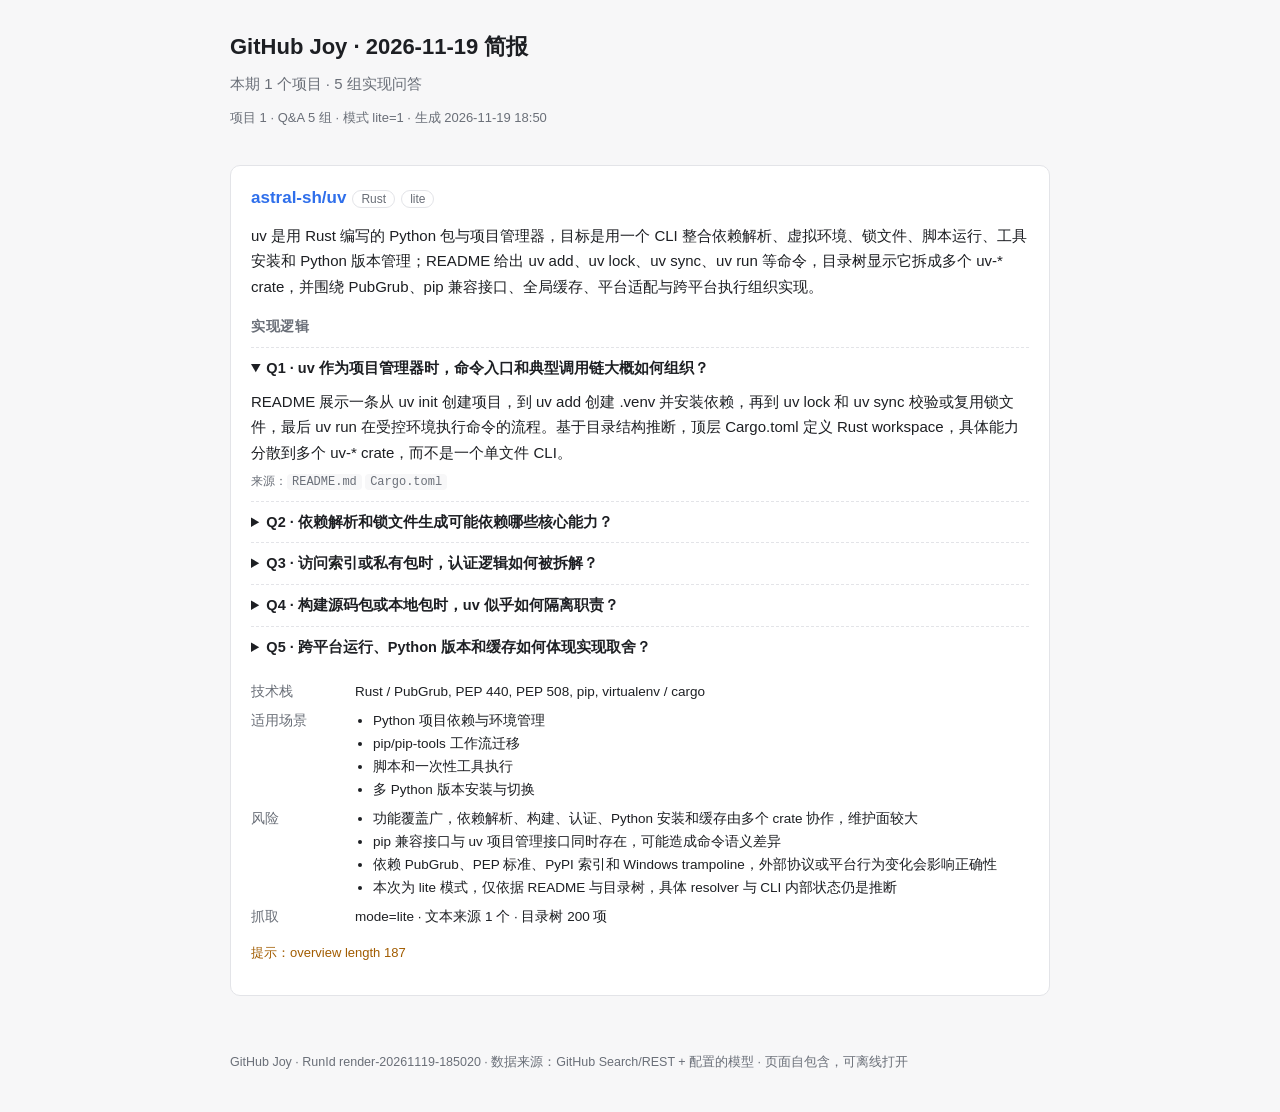
==== index.html @ 7a3f55d5 "feat(pages): publish from reports, keep docs clean - track reports/*.html as the published artifacts" ====
<!doctype html>
<html lang="zh-CN">
<head>
<meta charset="utf-8">
<meta name="viewport" content="width=device-width, initial-scale=1">
<meta http-equiv="refresh" content="0; url=reports/latest.html">
<title>GitHub Joy</title>
</head>
<body>
<p>正在打开最新简报… 如果没有跳转，请点击 <a href="reports/latest.html">这里</a>；历史见 <a href="reports/index.html">归档</a>。</p>
</body>
</html>
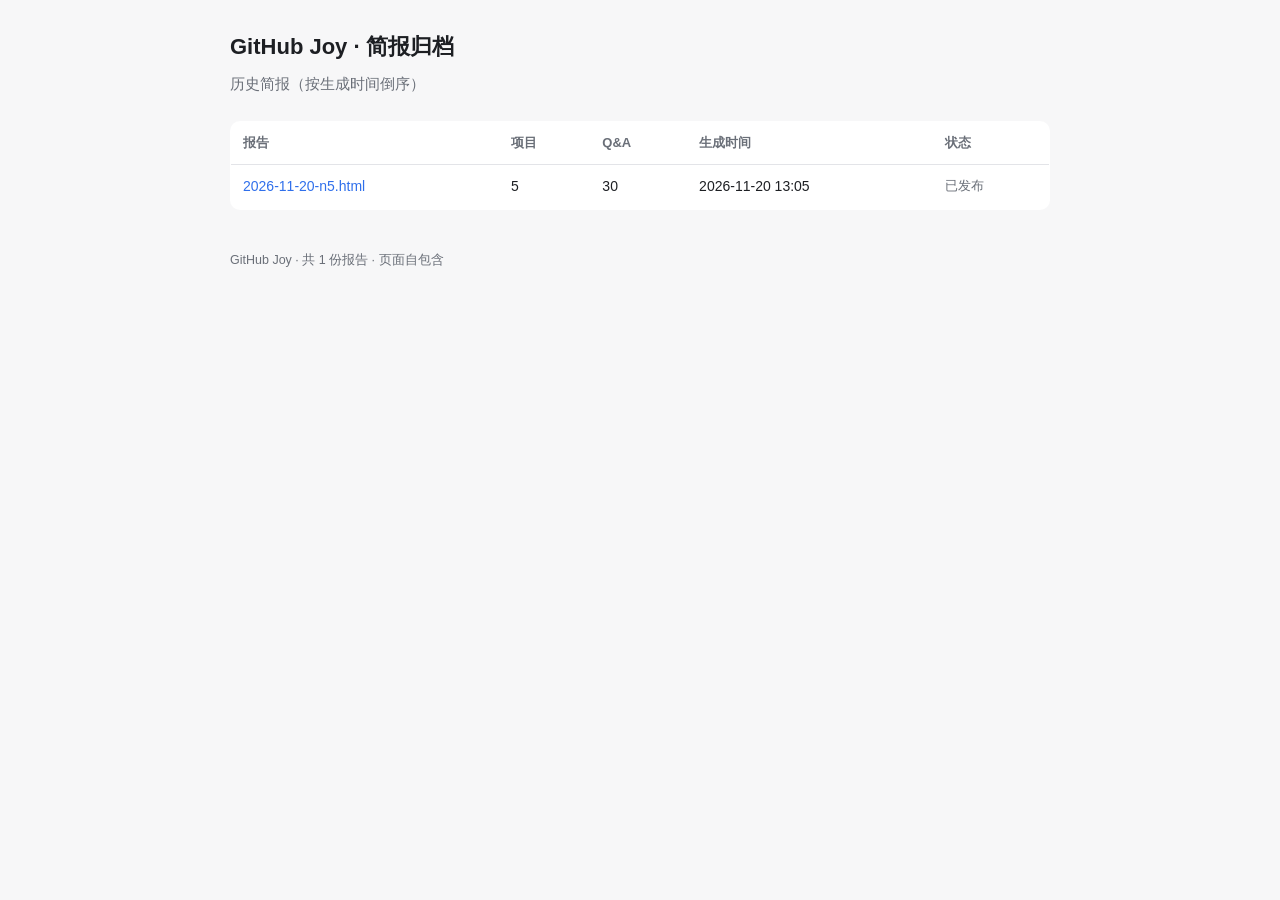
==== commit 21406695: "index: root redirects to report archive - meta refresh and fallback link point to reports/index.html" ====
--- a/index.html
+++ b/index.html
@@ -3,10 +3,10 @@
 <head>
 <meta charset="utf-8">
 <meta name="viewport" content="width=device-width, initial-scale=1">
-<meta http-equiv="refresh" content="0; url=reports/latest.html">
+<meta http-equiv="refresh" content="0; url=reports/index.html">
 <title>GitHub Joy</title>
 </head>
 <body>
-<p>正在打开最新简报… 如果没有跳转，请点击 <a href="reports/latest.html">这里</a>；历史见 <a href="reports/index.html">归档</a>。</p>
+<p>正在打开简报归档… 如果没有跳转，请点击 <a href="reports/index.html">这里</a>；最新简报见 <a href="reports/latest.html">latest</a>。</p>
 </body>
 </html>
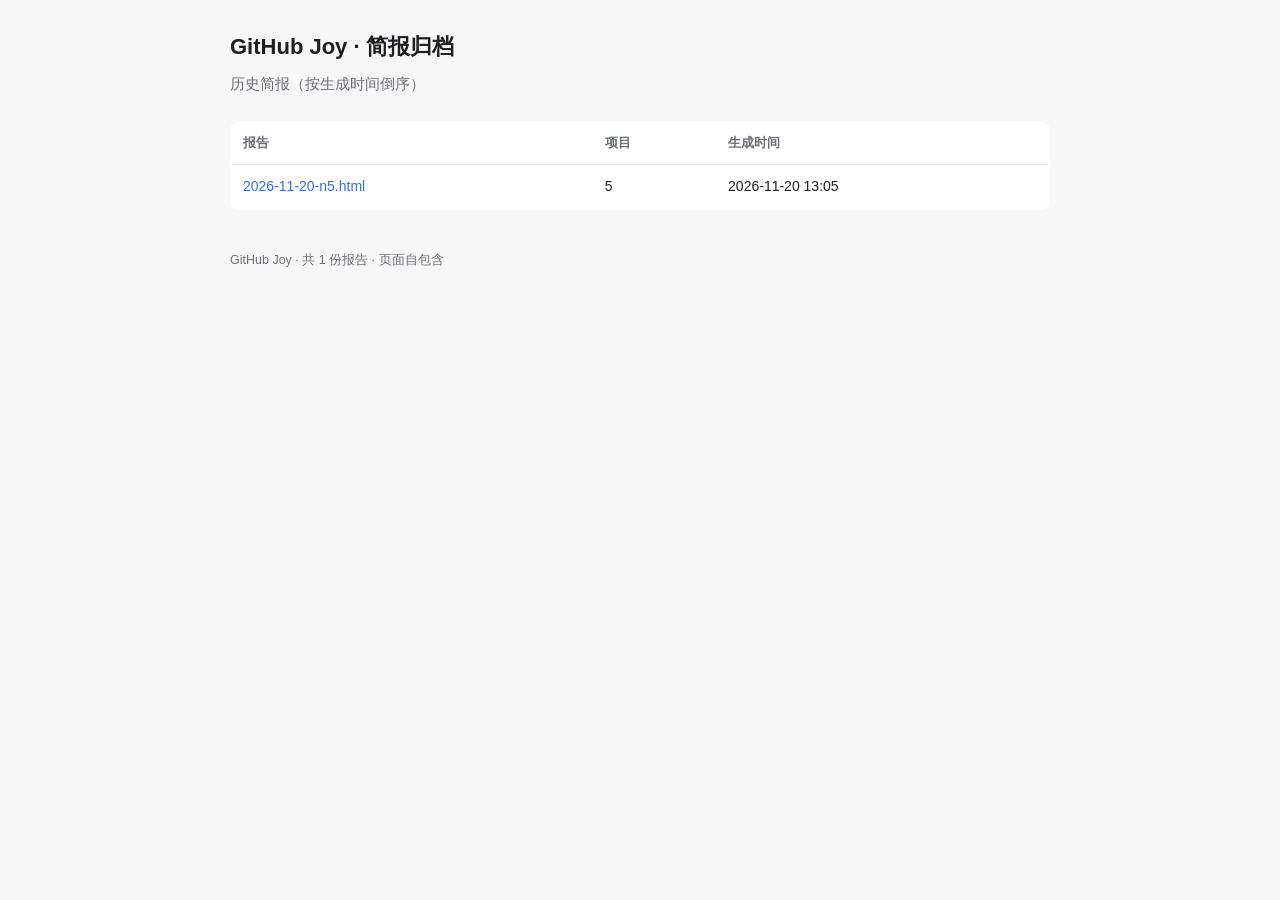
==== commit e79e25d2: "archive: drop Q&A and status columns - index.html, reports/index.html and index template show report" ====
--- a/index.html
+++ b/index.html
@@ -3,10 +3,39 @@
 <head>
 <meta charset="utf-8">
 <meta name="viewport" content="width=device-width, initial-scale=1">
-<meta http-equiv="refresh" content="0; url=reports/index.html">
-<title>GitHub Joy</title>
+<title>GitHub Joy &#183; 简报归档</title>
+<style>
+:root{--bg:#f7f7f8;--card:#fff;--fg:#1d1f23;--muted:#6a6f78;--line:#e3e4e8;--accent:#2f6feb}
+@media (prefers-color-scheme:dark){:root{--bg:#16181d;--card:#1e2127;--fg:#e7e9ee;--muted:#9aa1ac;--line:#2e333b;--accent:#6a9bff}}
+*{box-sizing:border-box}
+body{margin:0;background:var(--bg);color:var(--fg);font:15px/1.7 -apple-system,"Segoe UI","Microsoft YaHei",sans-serif}
+header{max-width:860px;margin:0 auto;padding:28px 20px 8px}
+h1{font-size:22px;margin:0 0 6px}
+.sub{color:var(--muted);margin:0}
+main{max-width:860px;margin:0 auto;padding:16px 20px 40px}
+table{width:100%;border-collapse:collapse;background:var(--card);border:1px solid var(--line);border-radius:10px;overflow:hidden}
+th,td{padding:10px 12px;text-align:left;border-bottom:1px solid var(--line);font-size:14px}
+th{color:var(--muted);font-weight:600;font-size:13px}
+tr:last-child td{border-bottom:0}
+td a{color:var(--accent);text-decoration:none}
+.muted{color:var(--muted);font-size:12.5px}
+footer{max-width:860px;margin:0 auto;padding:0 20px 40px;color:var(--muted);font-size:12.5px}
+a{color:var(--accent)}
+</style>
 </head>
 <body>
-<p>正在打开简报归档… 如果没有跳转，请点击 <a href="reports/index.html">这里</a>；最新简报见 <a href="reports/latest.html">latest</a>。</p>
+<header>
+  <h1>GitHub Joy &#183; 简报归档</h1>
+  <p class="sub">历史简报（按生成时间倒序）</p>
+</header>
+<main>
+<table>
+<thead><tr><th>报告</th><th>项目</th><th>生成时间</th></tr></thead>
+<tbody>
+<tr><td><a href="reports/2026-11-20-n5.html">2026-11-20-n5.html</a></td><td>5</td><td>2026-11-20 13:05</td></tr>
+</tbody>
+</table>
+</main>
+<footer>GitHub Joy &#183; 共 1 份报告 &#183; 页面自包含</footer>
 </body>
 </html>
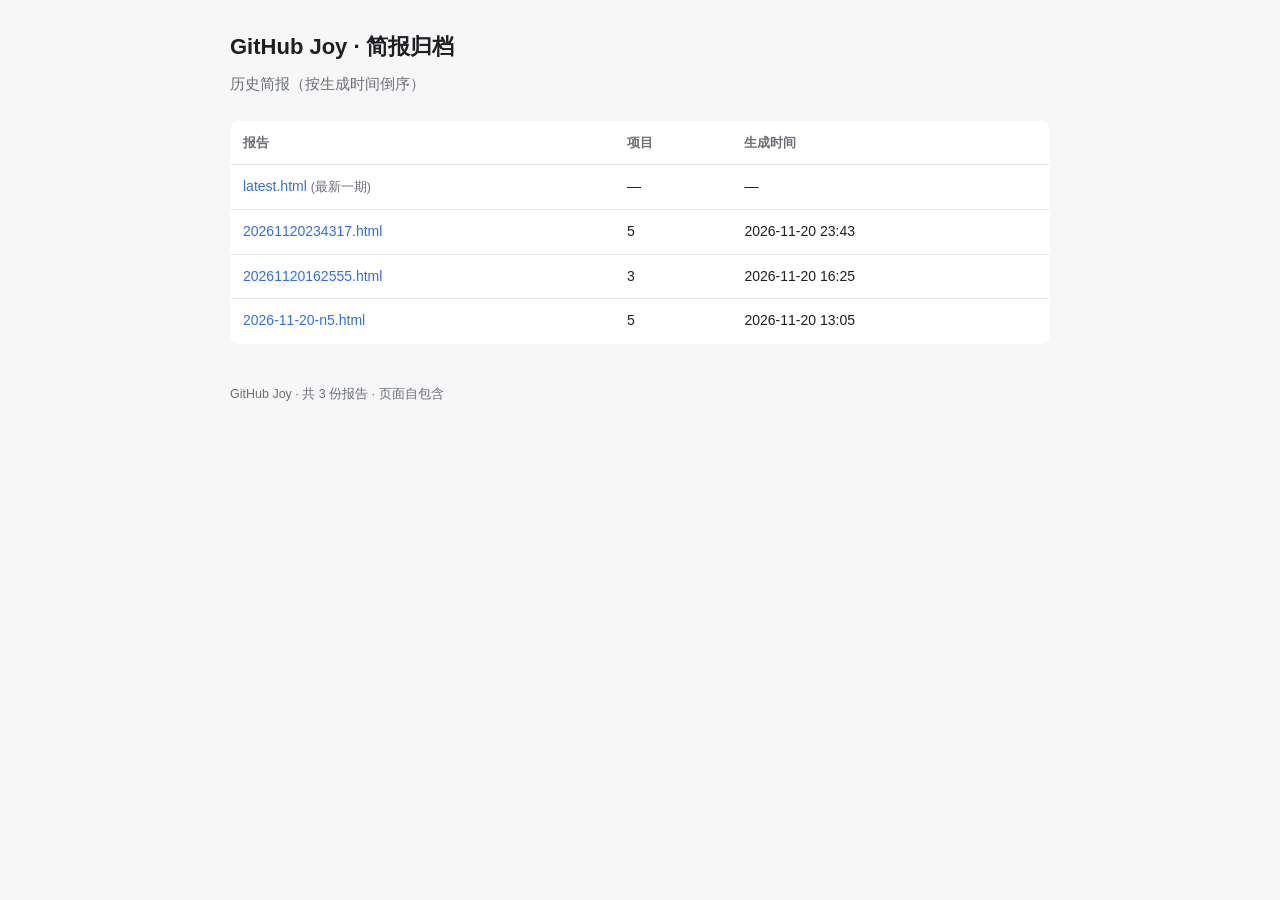
==== commit 577b603f: "joy: 2026-11-20 n=5" ====
--- a/index.html
+++ b/index.html
@@ -3,7 +3,7 @@
 <head>
 <meta charset="utf-8">
 <meta name="viewport" content="width=device-width, initial-scale=1">
-<title>GitHub Joy &#183; 简报归档</title>
+<title>GitHub Joy · 简报归档</title>
 <style>
 :root{--bg:#f7f7f8;--card:#fff;--fg:#1d1f23;--muted:#6a6f78;--line:#e3e4e8;--accent:#2f6feb}
 @media (prefers-color-scheme:dark){:root{--bg:#16181d;--card:#1e2127;--fg:#e7e9ee;--muted:#9aa1ac;--line:#2e333b;--accent:#6a9bff}}
@@ -25,17 +25,17 @@
 </head>
 <body>
 <header>
-  <h1>GitHub Joy &#183; 简报归档</h1>
+  <h1>GitHub Joy · 简报归档</h1>
   <p class="sub">历史简报（按生成时间倒序）</p>
 </header>
 <main>
 <table>
 <thead><tr><th>报告</th><th>项目</th><th>生成时间</th></tr></thead>
 <tbody>
-<tr><td><a href="reports/2026-11-20-n5.html">2026-11-20-n5.html</a></td><td>5</td><td>2026-11-20 13:05</td></tr>
+<tr><td><a href="reports/latest.html">latest.html</a> <span class="muted">(最新一期)</span></td><td>&mdash;</td><td>&mdash;</td></tr><tr><td><a href="reports/20261120234317.html">20261120234317.html</a></td><td>5</td><td>2026-11-20 23:43</td></tr><tr><td><a href="reports/20261120162555.html">20261120162555.html</a></td><td>3</td><td>2026-11-20 16:25</td></tr><tr><td><a href="reports/2026-11-20-n5.html">2026-11-20-n5.html</a></td><td>5</td><td>2026-11-20 13:05</td></tr>
 </tbody>
 </table>
 </main>
-<footer>GitHub Joy &#183; 共 1 份报告 &#183; 页面自包含</footer>
+<footer>GitHub Joy · 共 3 份报告 · 页面自包含</footer>
 </body>
 </html>
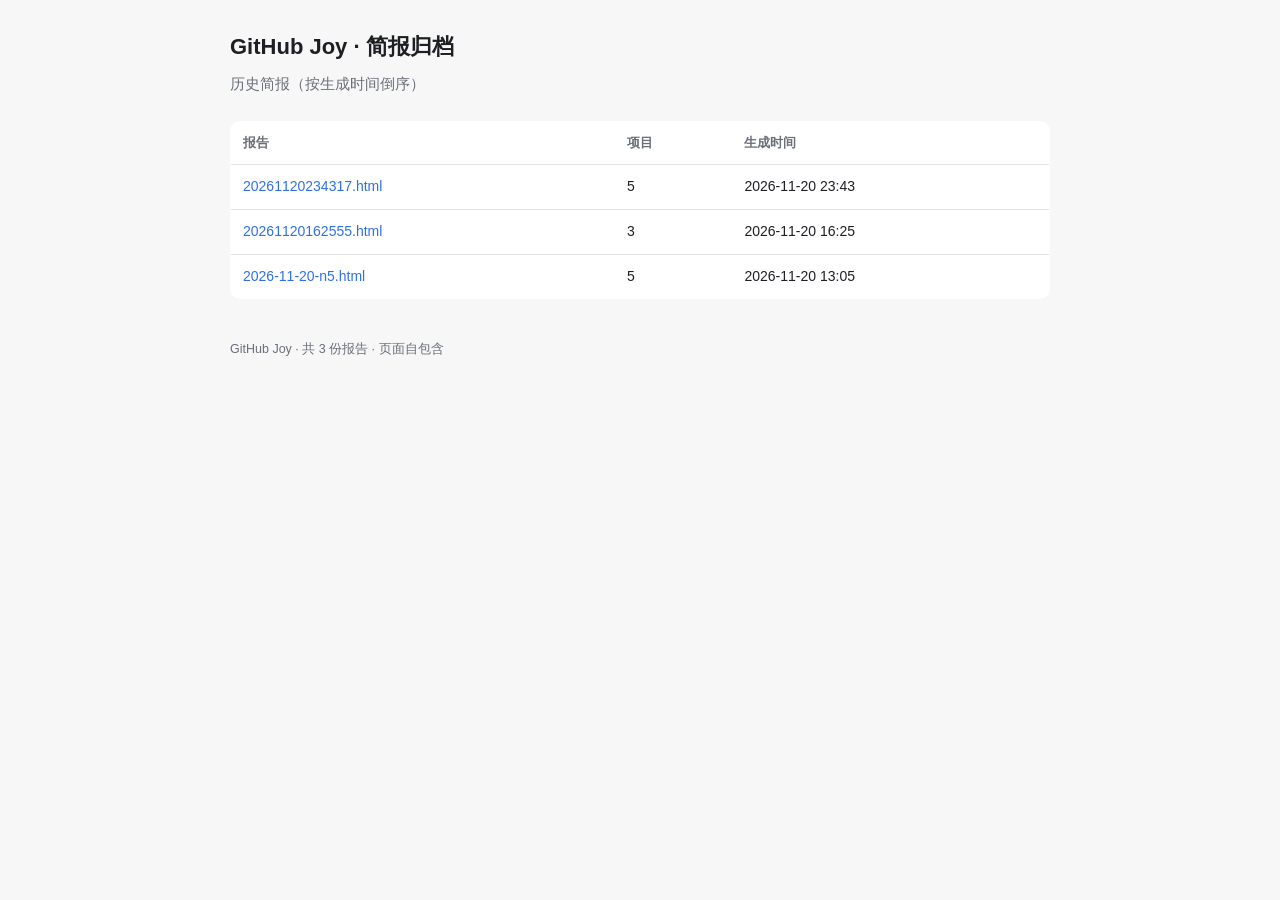
==== commit 8bebb8aa: "chore: drop latest.html alias from render/publish and homepage index; sync docs" ====
--- a/index.html
+++ b/index.html
@@ -32,7 +32,7 @@
 <table>
 <thead><tr><th>报告</th><th>项目</th><th>生成时间</th></tr></thead>
 <tbody>
-<tr><td><a href="reports/latest.html">latest.html</a> <span class="muted">(最新一期)</span></td><td>&mdash;</td><td>&mdash;</td></tr><tr><td><a href="reports/20261120234317.html">20261120234317.html</a></td><td>5</td><td>2026-11-20 23:43</td></tr><tr><td><a href="reports/20261120162555.html">20261120162555.html</a></td><td>3</td><td>2026-11-20 16:25</td></tr><tr><td><a href="reports/2026-11-20-n5.html">2026-11-20-n5.html</a></td><td>5</td><td>2026-11-20 13:05</td></tr>
+<tr><td><a href="reports/20261120234317.html">20261120234317.html</a></td><td>5</td><td>2026-11-20 23:43</td></tr><tr><td><a href="reports/20261120162555.html">20261120162555.html</a></td><td>3</td><td>2026-11-20 16:25</td></tr><tr><td><a href="reports/2026-11-20-n5.html">2026-11-20-n5.html</a></td><td>5</td><td>2026-11-20 13:05</td></tr>
 </tbody>
 </table>
 </main>
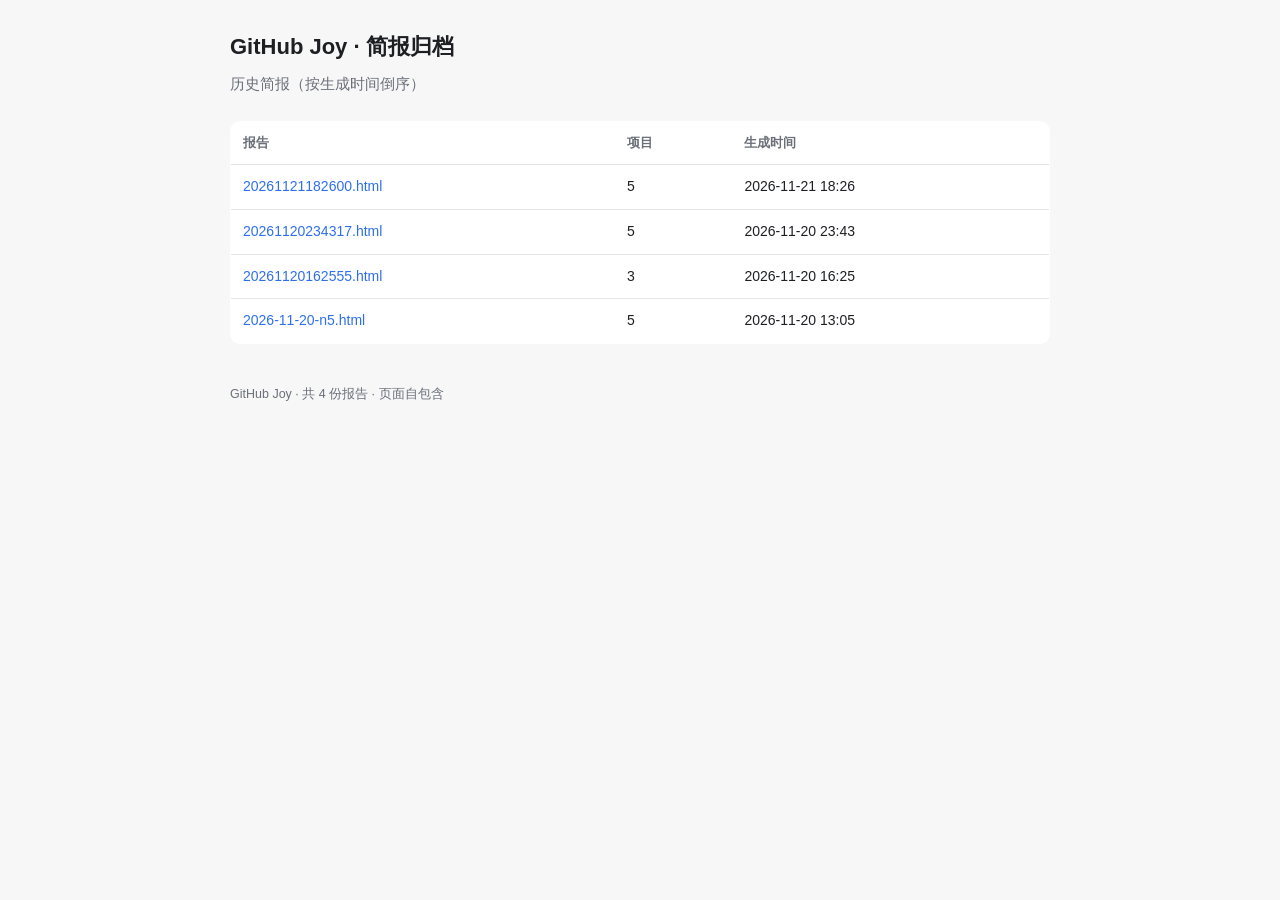
==== commit c03e6f8c: "joy: 2026-11-21 n=5" ====
--- a/index.html
+++ b/index.html
@@ -32,10 +32,10 @@
 <table>
 <thead><tr><th>报告</th><th>项目</th><th>生成时间</th></tr></thead>
 <tbody>
-<tr><td><a href="reports/20261120234317.html">20261120234317.html</a></td><td>5</td><td>2026-11-20 23:43</td></tr><tr><td><a href="reports/20261120162555.html">20261120162555.html</a></td><td>3</td><td>2026-11-20 16:25</td></tr><tr><td><a href="reports/2026-11-20-n5.html">2026-11-20-n5.html</a></td><td>5</td><td>2026-11-20 13:05</td></tr>
+<tr><td><a href="reports/20261121182600.html">20261121182600.html</a></td><td>5</td><td>2026-11-21 18:26</td></tr><tr><td><a href="reports/20261120234317.html">20261120234317.html</a></td><td>5</td><td>2026-11-20 23:43</td></tr><tr><td><a href="reports/20261120162555.html">20261120162555.html</a></td><td>3</td><td>2026-11-20 16:25</td></tr><tr><td><a href="reports/2026-11-20-n5.html">2026-11-20-n5.html</a></td><td>5</td><td>2026-11-20 13:05</td></tr>
 </tbody>
 </table>
 </main>
-<footer>GitHub Joy · 共 3 份报告 · 页面自包含</footer>
+<footer>GitHub Joy · 共 4 份报告 · 页面自包含</footer>
 </body>
 </html>
